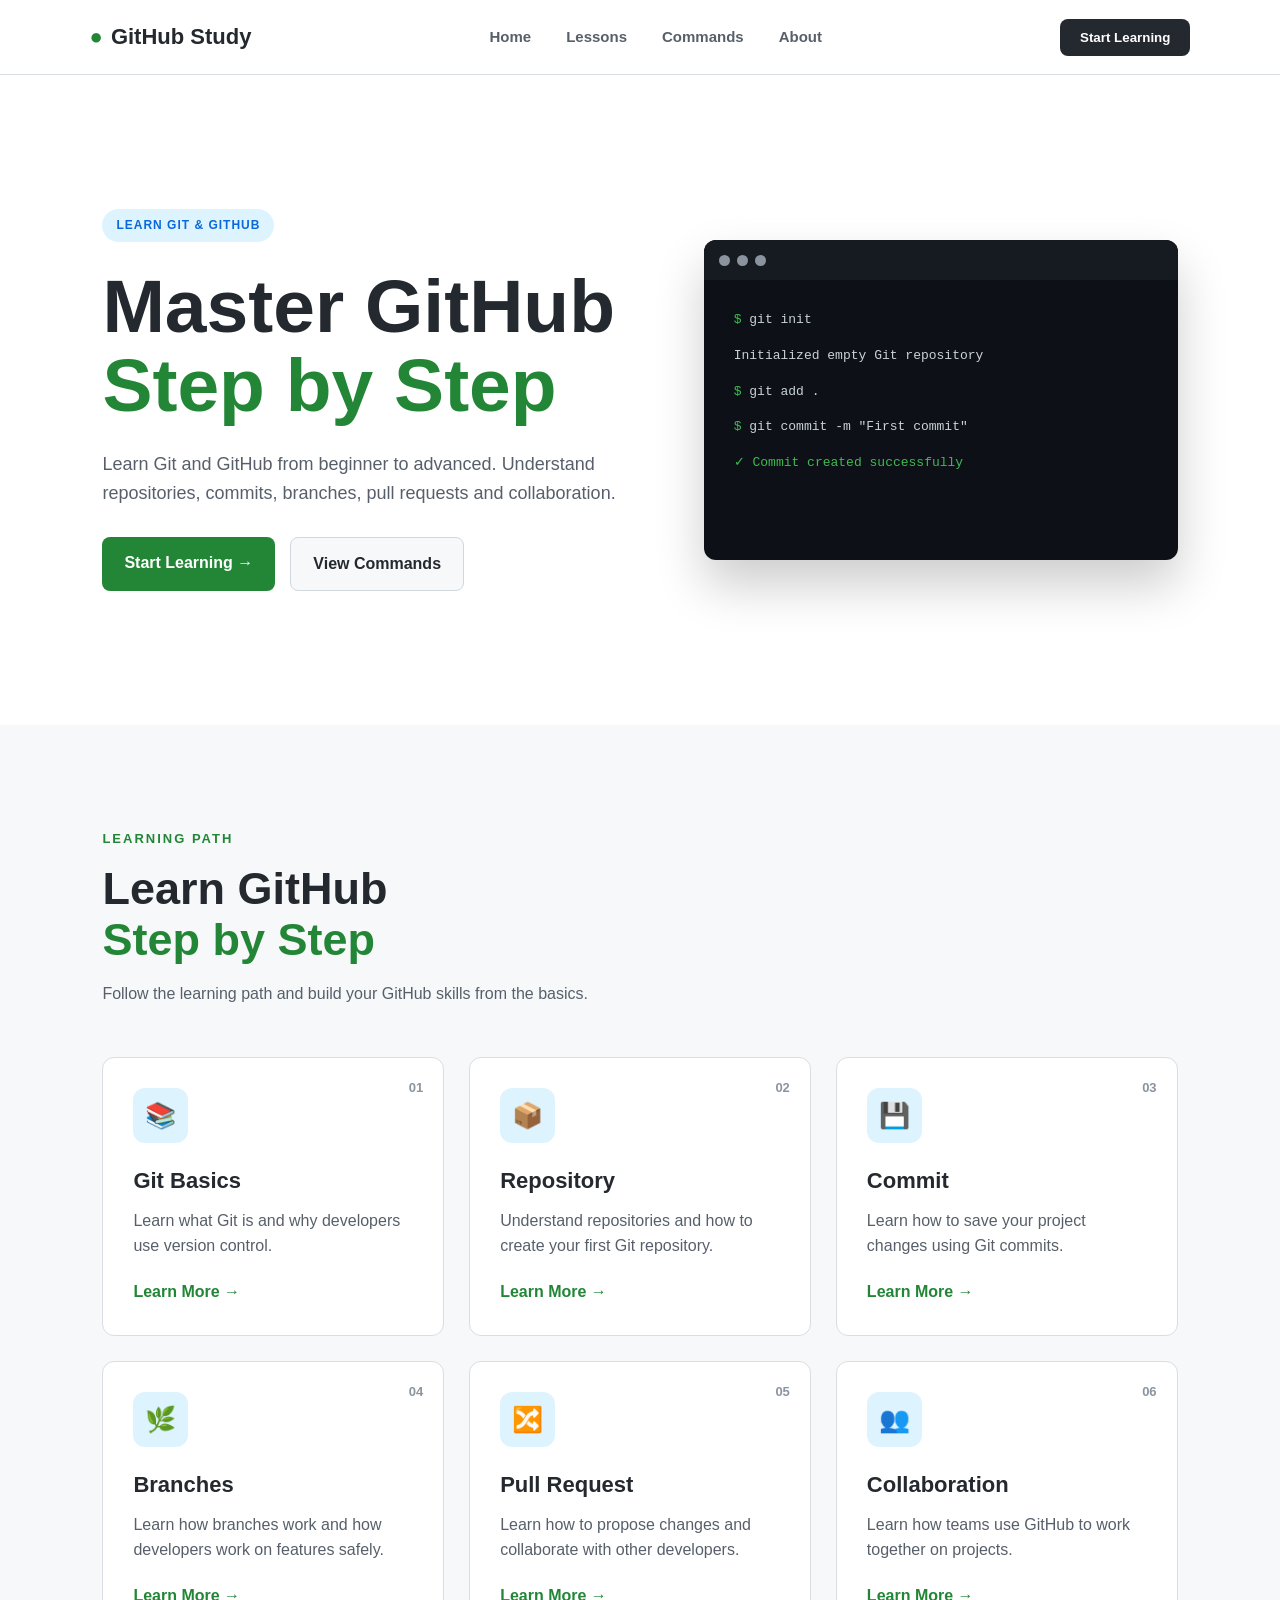
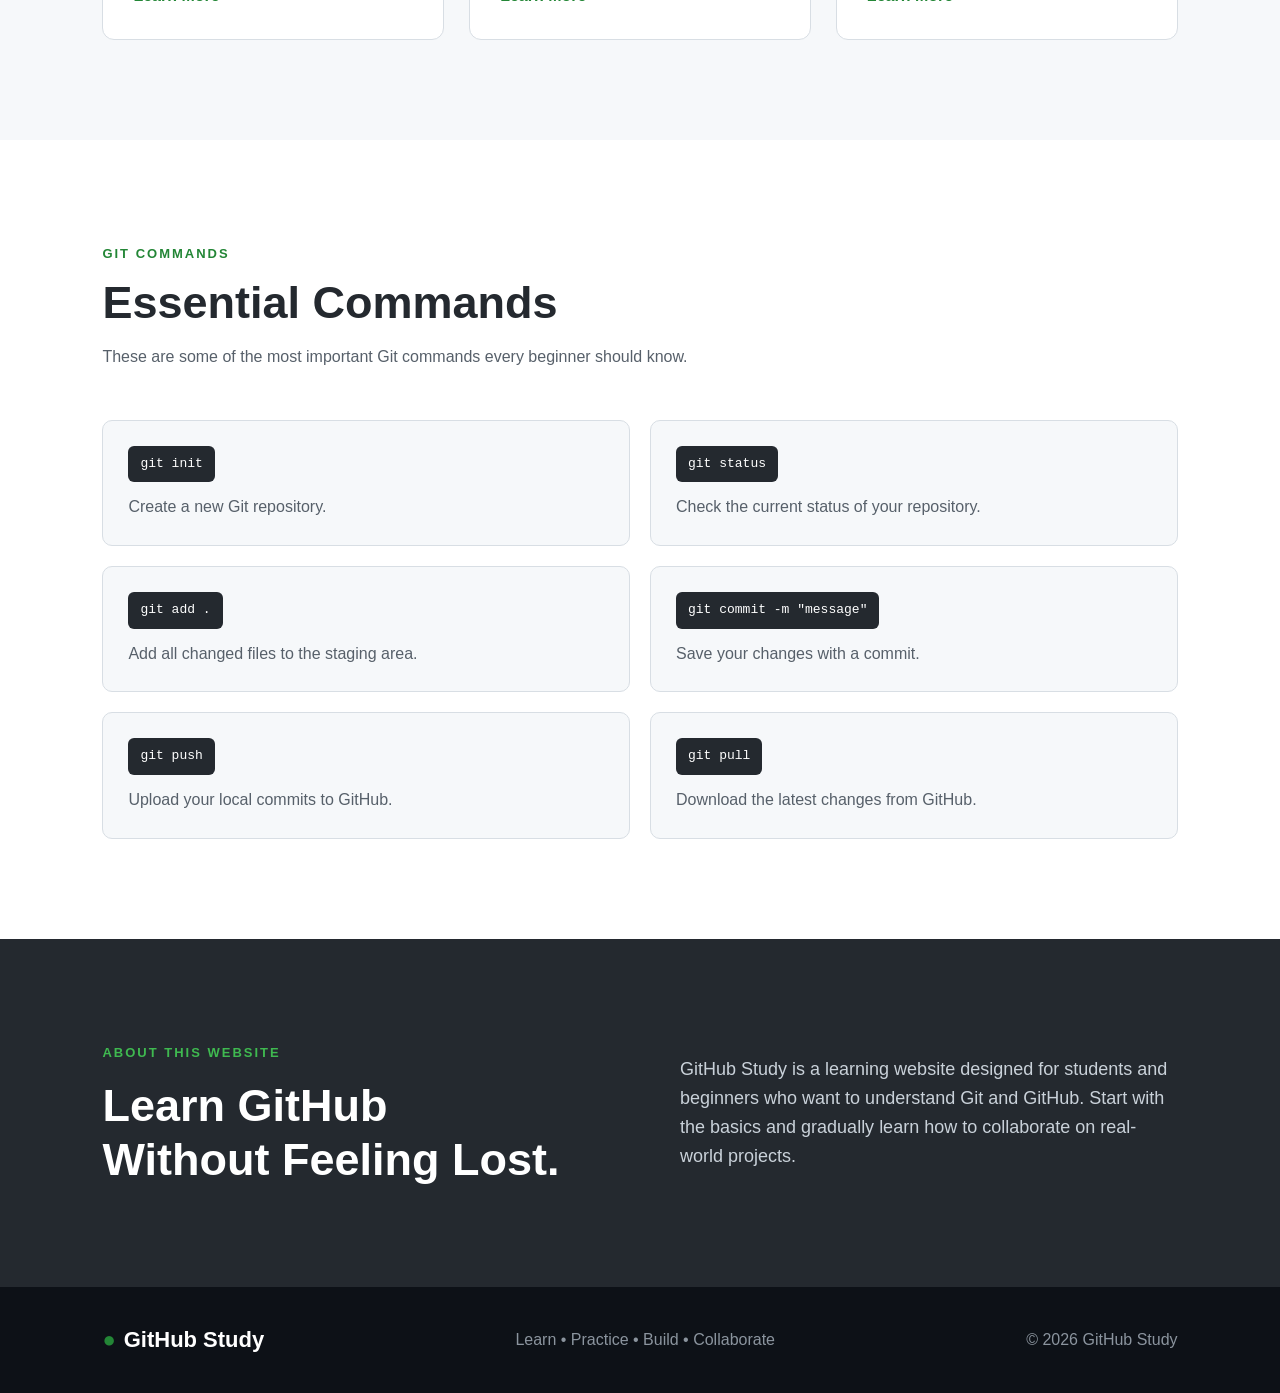
==== index.html @ bc34efcc "add mew file index.html and style.css" ====
<!DOCTYPE html>
<html lang="en">
<head>
    <meta charset="UTF-8">
    <meta name="viewport" content="width=device-width, initial-scale=1.0">

    <title>GitHub Study</title>

    <link rel="stylesheet" href="style.css">
</head>

<body>

    <!-- Navbar -->
    <header class="navbar">

        <div class="logo">
            <span>●</span> GitHub Study
        </div>

        <nav>
            <a href="#home">Home</a>
            <a href="#lessons">Lessons</a>
            <a href="#commands">Commands</a>
            <a href="#about">About</a>
        </nav>

        <button class="login-btn">Start Learning</button>

    </header>


    <!-- Hero Section -->
    <section class="hero" id="home">

        <div class="hero-content">

            <span class="badge">LEARN GIT & GITHUB</span>

            <h1>
                Master GitHub<br>
                <span>Step by Step</span>
            </h1>

            <p>
                Learn Git and GitHub from beginner to advanced.
                Understand repositories, commits, branches,
                pull requests and collaboration.
            </p>

            <div class="hero-buttons">
                <a href="#lessons" class="primary-btn">
                    Start Learning →
                </a>

                <a href="#commands" class="secondary-btn">
                    View Commands
                </a>
            </div>

        </div>

        <div class="terminal">

            <div class="terminal-header">
                <span></span>
                <span></span>
                <span></span>
            </div>

            <div class="terminal-body">

                <p>
                    <span class="green">$</span>
                    git init
                </p>

                <p>
                    Initialized empty Git repository
                </p>

                <p>
                    <span class="green">$</span>
                    git add .
                </p>

                <p>
                    <span class="green">$</span>
                    git commit -m "First commit"
                </p>

                <p class="success">
                    ✓ Commit created successfully
                </p>

            </div>

        </div>

    </section>


    <!-- Learning Path -->
    <section class="learning" id="lessons">

        <div class="section-title">

            <span>LEARNING PATH</span>

            <h2>
                Learn GitHub<br>
                <strong>Step by Step</strong>
            </h2>

            <p>
                Follow the learning path and build your GitHub
                skills from the basics.
            </p>

        </div>


        <div class="lesson-grid">

            <!-- Lesson 1 -->
            <article class="lesson-card">

                <div class="lesson-number">
                    01
                </div>

                <div class="icon">
                    📚
                </div>

                <h3>Git Basics</h3>

                <p>
                    Learn what Git is and why developers
                    use version control.
                </p>

                <a href="#">
                    Learn More →
                </a>

            </article>


            <!-- Lesson 2 -->
            <article class="lesson-card">

                <div class="lesson-number">
                    02
                </div>

                <div class="icon">
                    📦
                </div>

                <h3>Repository</h3>

                <p>
                    Understand repositories and how to
                    create your first Git repository.
                </p>

                <a href="#">
                    Learn More →
                </a>

            </article>


            <!-- Lesson 3 -->
            <article class="lesson-card">

                <div class="lesson-number">
                    03
                </div>

                <div class="icon">
                    💾
                </div>

                <h3>Commit</h3>

                <p>
                    Learn how to save your project changes
                    using Git commits.
                </p>

                <a href="#">
                    Learn More →
                </a>

            </article>


            <!-- Lesson 4 -->
            <article class="lesson-card">

                <div class="lesson-number">
                    04
                </div>

                <div class="icon">
                    🌿
                </div>

                <h3>Branches</h3>

                <p>
                    Learn how branches work and how developers
                    work on features safely.
                </p>

                <a href="#">
                    Learn More →
                </a>

            </article>


            <!-- Lesson 5 -->
            <article class="lesson-card">

                <div class="lesson-number">
                    05
                </div>

                <div class="icon">
                    🔀
                </div>

                <h3>Pull Request</h3>

                <p>
                    Learn how to propose changes and
                    collaborate with other developers.
                </p>

                <a href="#">
                    Learn More →
                </a>

            </article>


            <!-- Lesson 6 -->
            <article class="lesson-card">

                <div class="lesson-number">
                    06
                </div>

                <div class="icon">
                    👥
                </div>

                <h3>Collaboration</h3>

                <p>
                    Learn how teams use GitHub to work
                    together on projects.
                </p>

                <a href="#">
                    Learn More →
                </a>

            </article>

        </div>

    </section>


    <!-- Commands Section -->
    <section class="commands" id="commands">

        <div class="section-title">

            <span>GIT COMMANDS</span>

            <h2>
                Essential Commands
            </h2>

            <p>
                These are some of the most important Git commands
                every beginner should know.
            </p>

        </div>


        <div class="command-list">

            <div class="command-card">

                <code>git init</code>

                <p>
                    Create a new Git repository.
                </p>

            </div>


            <div class="command-card">

                <code>git status</code>

                <p>
                    Check the current status of your repository.
                </p>

            </div>


            <div class="command-card">

                <code>git add .</code>

                <p>
                    Add all changed files to the staging area.
                </p>

            </div>


            <div class="command-card">

                <code>git commit -m "message"</code>

                <p>
                    Save your changes with a commit.
                </p>

            </div>


            <div class="command-card">

                <code>git push</code>

                <p>
                    Upload your local commits to GitHub.
                </p>

            </div>


            <div class="command-card">

                <code>git pull</code>

                <p>
                    Download the latest changes from GitHub.
                </p>

            </div>

        </div>

    </section>


    <!-- About -->
    <section class="about" id="about">

        <div>

            <span>ABOUT THIS WEBSITE</span>

            <h2>
                Learn GitHub<br>
                Without Feeling Lost.
            </h2>

        </div>

        <p>
            GitHub Study is a learning website designed for
            students and beginners who want to understand Git
            and GitHub. Start with the basics and gradually
            learn how to collaborate on real-world projects.
        </p>

    </section>


    <!-- Footer -->
    <footer>

        <div class="logo">
            <span>●</span> GitHub Study
        </div>

        <p>
            Learn • Practice • Build • Collaborate
        </p>

        <p>
            © 2026 GitHub Study
        </p>

    </footer>


</body>
</html>
---- style.css ----
/* =========================
   RESET
========================= */

* {
    margin: 0;
    padding: 0;
    box-sizing: border-box;
}

html {
    scroll-behavior: smooth;
}

body {
    font-family: Arial, Helvetica, sans-serif;
    background: #f6f8fa;
    color: #24292f;
    line-height: 1.6;
}


/* =========================
   NAVBAR
========================= */

.navbar {
    width: 100%;
    height: 75px;

    display: flex;
    align-items: center;
    justify-content: space-between;

    padding: 0 7%;

    background: white;

    border-bottom: 1px solid #d8dee4;

    position: sticky;
    top: 0;
    z-index: 100;
}

.logo {
    font-size: 22px;
    font-weight: 700;

    display: flex;
    align-items: center;
    gap: 8px;
}

.logo span {
    color: #238636;
}

.navbar nav {
    display: flex;
    gap: 35px;
}

.navbar nav a {
    text-decoration: none;
    color: #57606a;

    font-size: 15px;
    font-weight: 600;

    transition: 0.3s;
}

.navbar nav a:hover {
    color: #238636;
}

.login-btn {
    border: none;

    background: #24292f;
    color: white;

    padding: 11px 20px;

    border-radius: 8px;

    cursor: pointer;

    font-weight: 600;

    transition: 0.3s;
}

.login-btn:hover {
    background: #238636;
}


/* =========================
   HERO
========================= */

.hero {
    min-height: 650px;

    display: flex;
    align-items: center;
    justify-content: space-between;

    gap: 80px;

    padding: 80px 8%;

    background: white;
}

.hero-content {
    max-width: 600px;
}

.badge {
    display: inline-block;

    padding: 7px 14px;

    background: #ddf4ff;

    color: #0969da;

    border-radius: 30px;

    font-size: 12px;
    font-weight: 700;

    letter-spacing: 1px;
}

.hero h1 {
    font-size: clamp(45px, 6vw, 75px);

    line-height: 1.05;

    margin: 25px 0;
}

.hero h1 span {
    color: #238636;
}

.hero-content > p {
    color: #57606a;

    font-size: 18px;

    max-width: 550px;

    margin-bottom: 30px;
}

.hero-buttons {
    display: flex;
    gap: 15px;
}

.primary-btn,
.secondary-btn {
    text-decoration: none;

    padding: 13px 22px;

    border-radius: 8px;

    font-weight: 700;

    transition: 0.3s;
}

.primary-btn {
    background: #238636;
    color: white;
}

.primary-btn:hover {
    background: #1a7f37;
    transform: translateY(-2px);
}

.secondary-btn {
    background: #f6f8fa;
    color: #24292f;

    border: 1px solid #d0d7de;
}

.secondary-btn:hover {
    background: #eaeef2;
}


/* =========================
   TERMINAL
========================= */

.terminal {
    width: 500px;

    background: #0d1117;

    border-radius: 12px;

    overflow: hidden;

    box-shadow:
        0 25px 50px rgba(0, 0, 0, 0.2);
}

.terminal-header {
    height: 40px;

    display: flex;
    align-items: center;

    gap: 7px;

    padding-left: 15px;

    background: #161b22;
}

.terminal-header span {
    width: 11px;
    height: 11px;

    border-radius: 50%;

    background: #8b949e;
}

.terminal-body {
    padding: 30px;

    min-height: 280px;

    font-family: monospace;

    color: #c9d1d9;
}

.terminal-body p {
    margin-bottom: 15px;
}

.green {
    color: #3fb950;
}

.success {
    color: #3fb950;
}


/* =========================
   GENERAL SECTION
========================= */

section {
    padding: 100px 8%;
}

.section-title {
    max-width: 650px;

    margin-bottom: 50px;
}

.section-title > span,
.about span {
    color: #238636;

    font-size: 13px;

    font-weight: 800;

    letter-spacing: 2px;
}

.section-title h2 {
    font-size: 45px;

    line-height: 1.15;

    margin: 12px 0;
}

.section-title strong {
    color: #238636;
}

.section-title p {
    color: #57606a;

    margin-top: 15px;
}


/* =========================
   LESSONS
========================= */

.learning {
    background: #f6f8fa;
}

.lesson-grid {
    display: grid;

    grid-template-columns:
        repeat(3, 1fr);

    gap: 25px;
}

.lesson-card {
    position: relative;

    background: white;

    padding: 30px;

    border: 1px solid #d8dee4;

    border-radius: 12px;

    transition: 0.3s;
}

.lesson-card:hover {
    transform: translateY(-7px);

    border-color: #238636;

    box-shadow:
        0 15px 30px rgba(27, 31, 36, 0.08);
}

.lesson-number {
    position: absolute;

    right: 20px;
    top: 20px;

    font-size: 13px;

    color: #8c959f;

    font-weight: 700;
}

.icon {
    width: 55px;
    height: 55px;

    display: flex;
    align-items: center;
    justify-content: center;

    background: #ddf4ff;

    border-radius: 12px;

    font-size: 25px;

    margin-bottom: 20px;
}

.lesson-card h3 {
    font-size: 22px;

    margin-bottom: 10px;
}

.lesson-card p {
    color: #57606a;

    margin-bottom: 20px;
}

.lesson-card a {
    text-decoration: none;

    color: #238636;

    font-weight: 700;
}


/* =========================
   COMMANDS
========================= */

.commands {
    background: white;
}

.command-list {
    display: grid;

    grid-template-columns:
        repeat(2, 1fr);

    gap: 20px;
}

.command-card {
    padding: 25px;

    border: 1px solid #d8dee4;

    border-radius: 10px;

    background: #f6f8fa;
}

.command-card code {
    display: inline-block;

    background: #24292f;

    color: #ffffff;

    padding: 8px 12px;

    border-radius: 6px;

    font-family: monospace;

    margin-bottom: 12px;
}

.command-card p {
    color: #57606a;
}


/* =========================
   ABOUT
========================= */

.about {
    display: grid;

    grid-template-columns: 1fr 1fr;

    gap: 80px;

    align-items: center;

    background: #24292f;

    color: white;
}

.about h2 {
    font-size: 45px;

    line-height: 1.2;

    margin-top: 15px;
}

.about span {
    color: #3fb950;
}

.about p {
    color: #c9d1d9;

    font-size: 18px;
}


/* =========================
   FOOTER
========================= */

footer {
    padding: 35px 8%;

    display: flex;

    align-items: center;
    justify-content: space-between;

    background: #0d1117;

    color: #8b949e;
}

footer .logo {
    color: white;
}


/* =========================
   RESPONSIVE
========================= */

@media (max-width: 1000px) {

    .hero {
        flex-direction: column;

        text-align: center;
    }

    .hero-content {
        max-width: 750px;
    }

    .hero-content > p {
        margin-left: auto;
        margin-right: auto;
    }

    .hero-buttons {
        justify-content: center;
    }

    .terminal {
        width: 100%;
        max-width: 600px;
    }

    .lesson-grid {
        grid-template-columns:
            repeat(2, 1fr);
    }

    .about {
        grid-template-columns: 1fr;

        gap: 30px;
    }
}


@media (max-width: 700px) {

    .navbar {
        padding: 0 5%;
    }

    .navbar nav {
        display: none;
    }

    .hero {
        padding: 60px 5%;
    }

    section {
        padding: 70px 5%;
    }

    .hero h1 {
        font-size: 45px;
    }

    .hero-buttons {
        flex-direction: column;
    }

    .lesson-grid,
    .command-list {
        grid-template-columns: 1fr;
    }

    .section-title h2 {
        font-size: 35px;
    }

    footer {
        flex-direction: column;

        gap: 15px;

        text-align: center;
    }
}
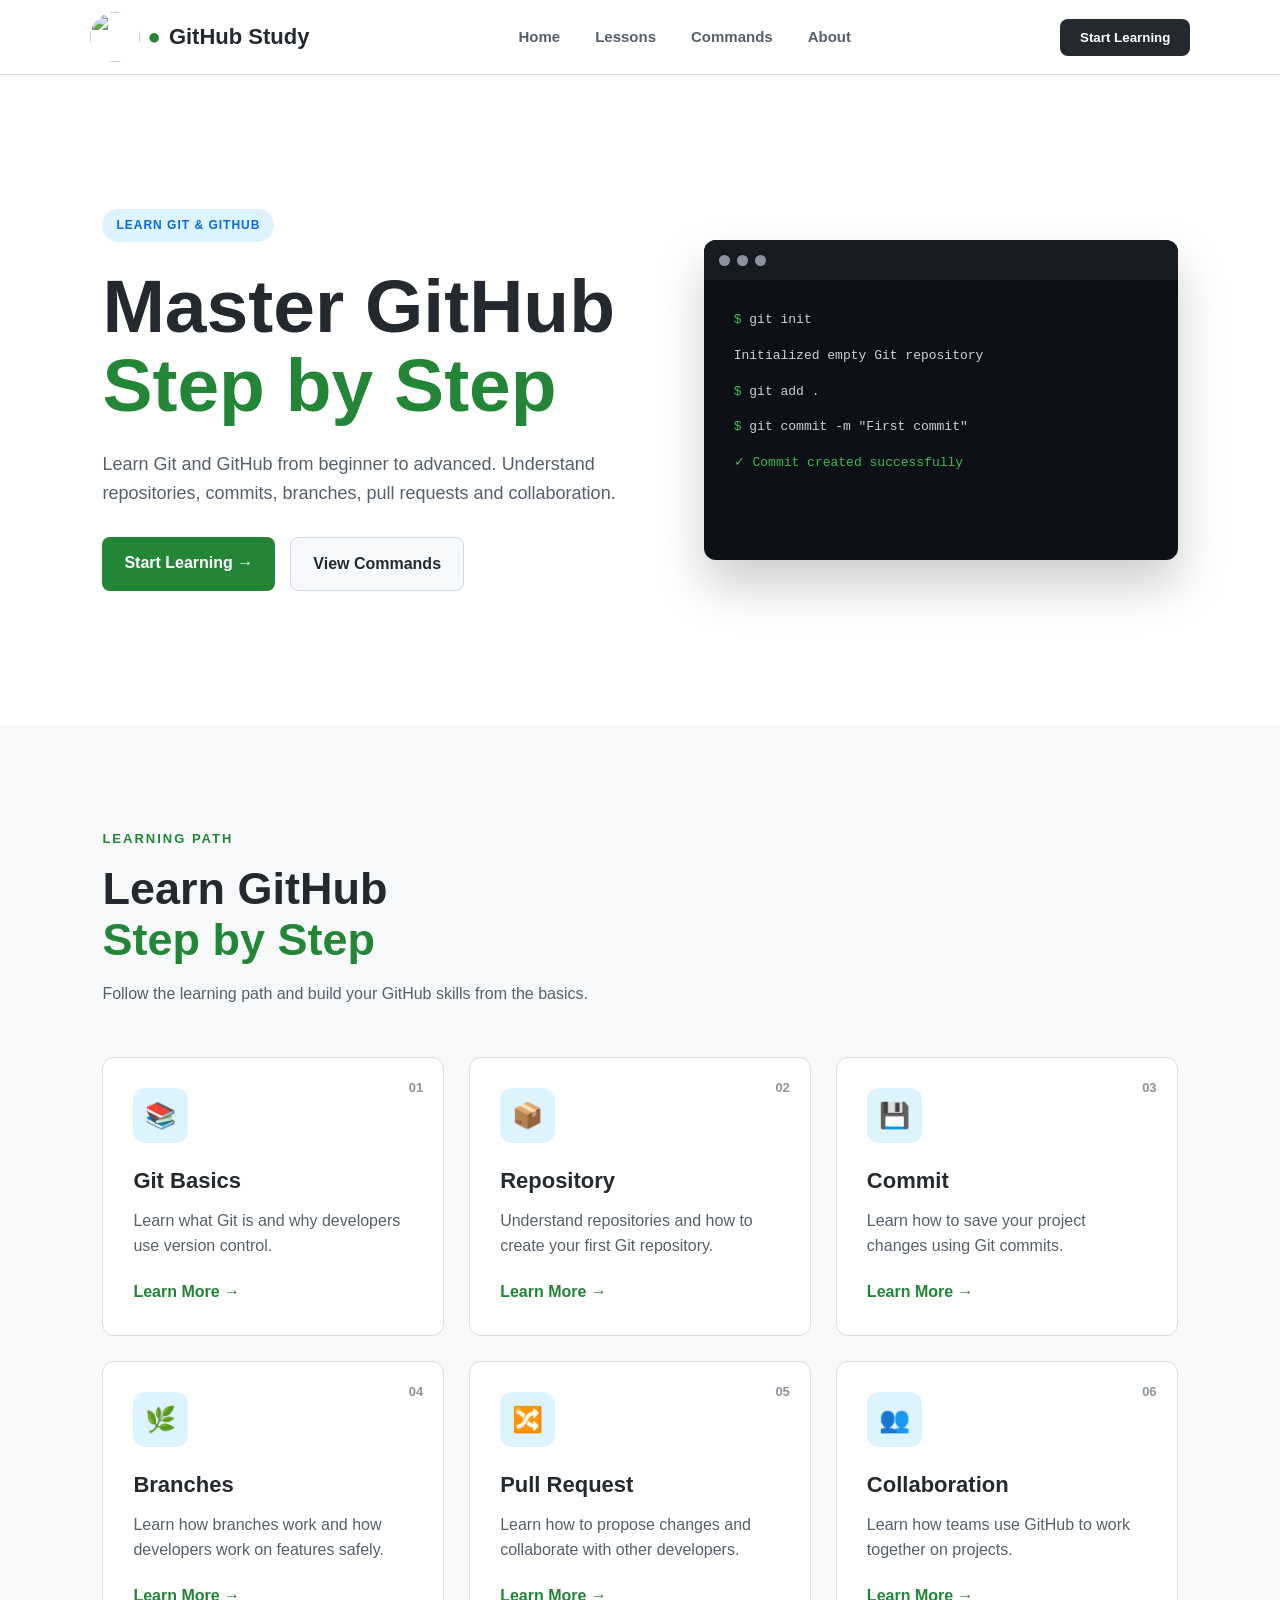
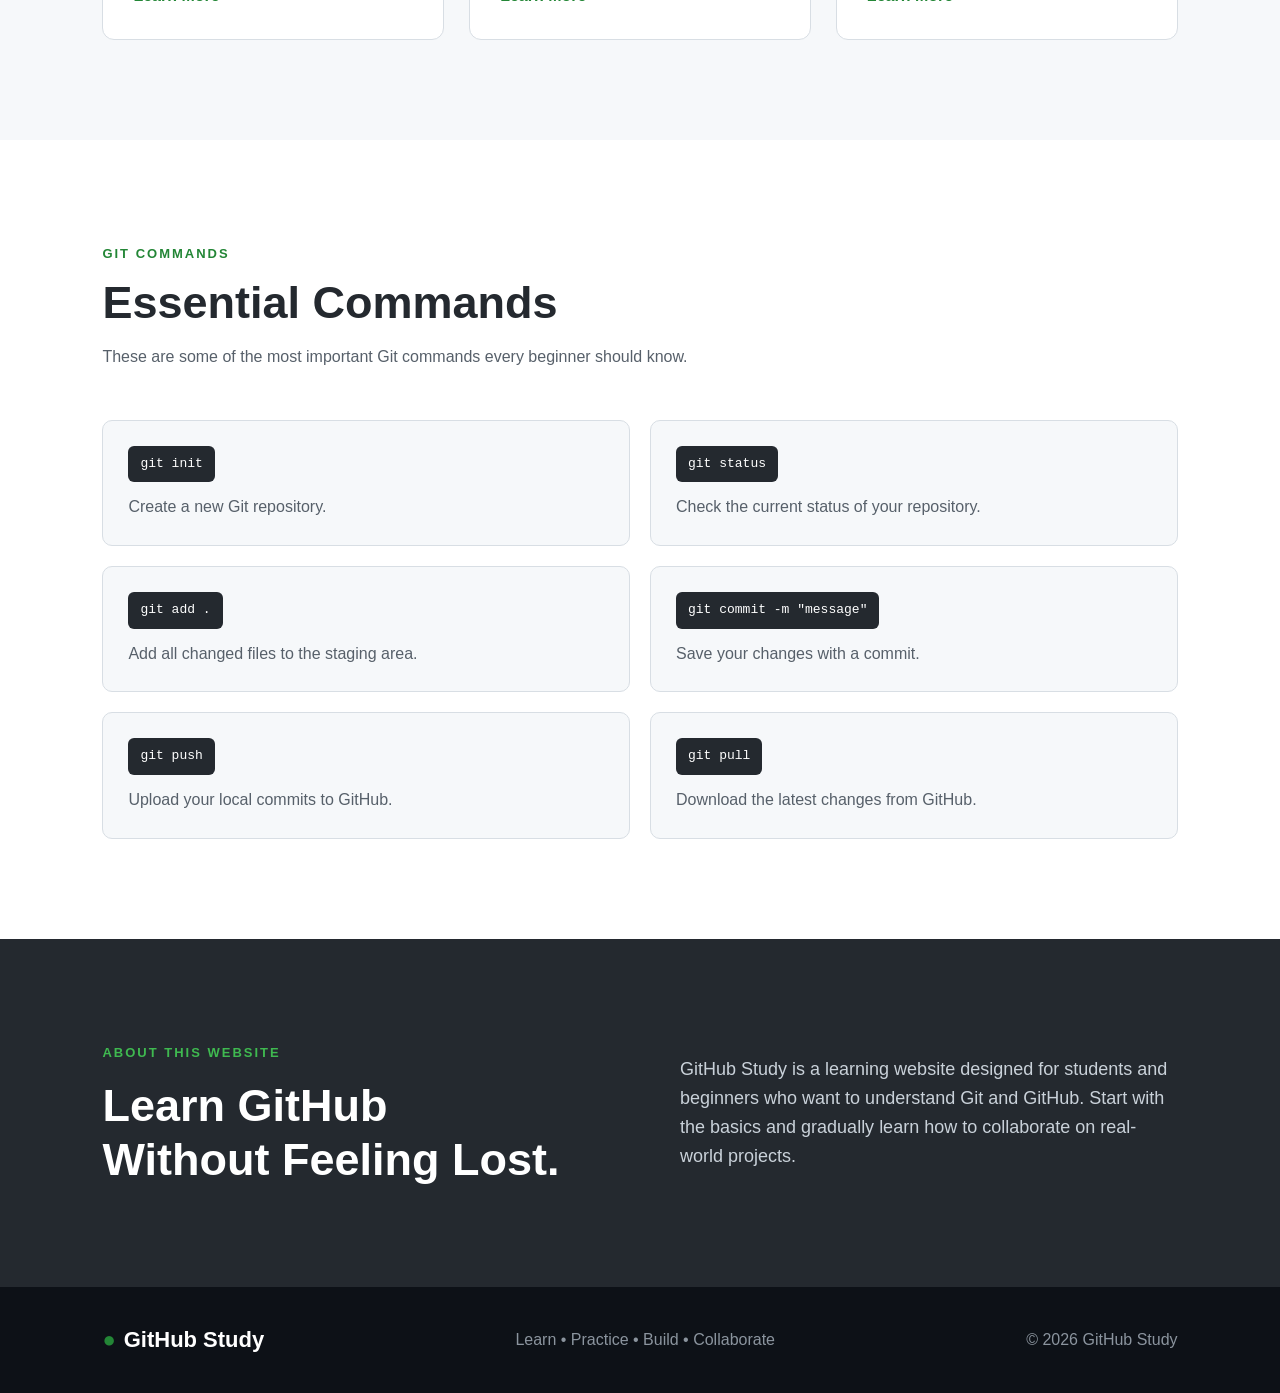
==== commit 380b1858: "modified files" ====
--- a/index.html
+++ b/index.html
@@ -15,7 +15,7 @@
     <header class="navbar">
 
         <div class="logo">
-            <span>●</span> GitHub Study
+           <img src="https://entertainment-beige.vercel.app/picture/photo_2026-02-02_10-25-37%20(2).jpg" alt="" height="50px" width="50px"><span>●</span> GitHub Study
         </div>
 
         <nav>
--- a/style.css
+++ b/style.css
@@ -43,6 +43,9 @@
     z-index: 100;
 }
 
+.logo img{
+    border-radius: 50%;
+}
 .logo {
     font-size: 22px;
     font-weight: 700;
